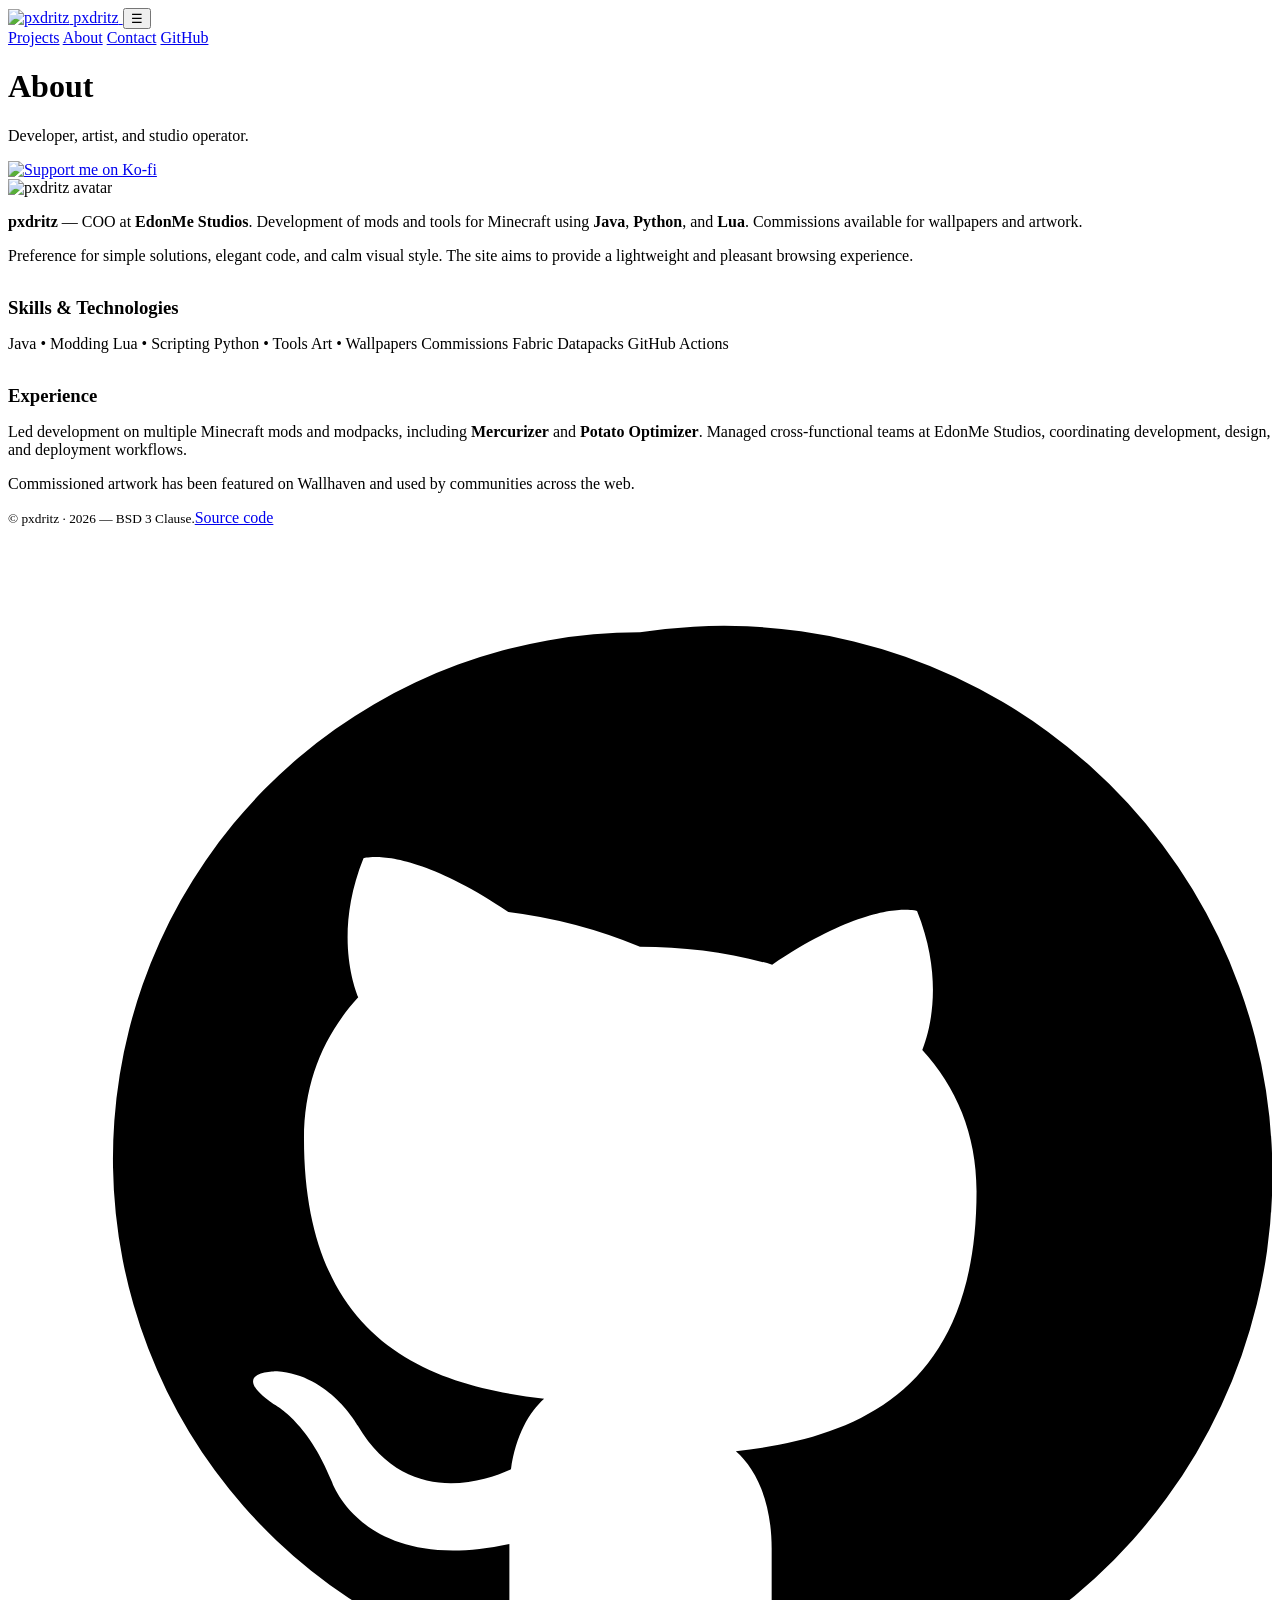
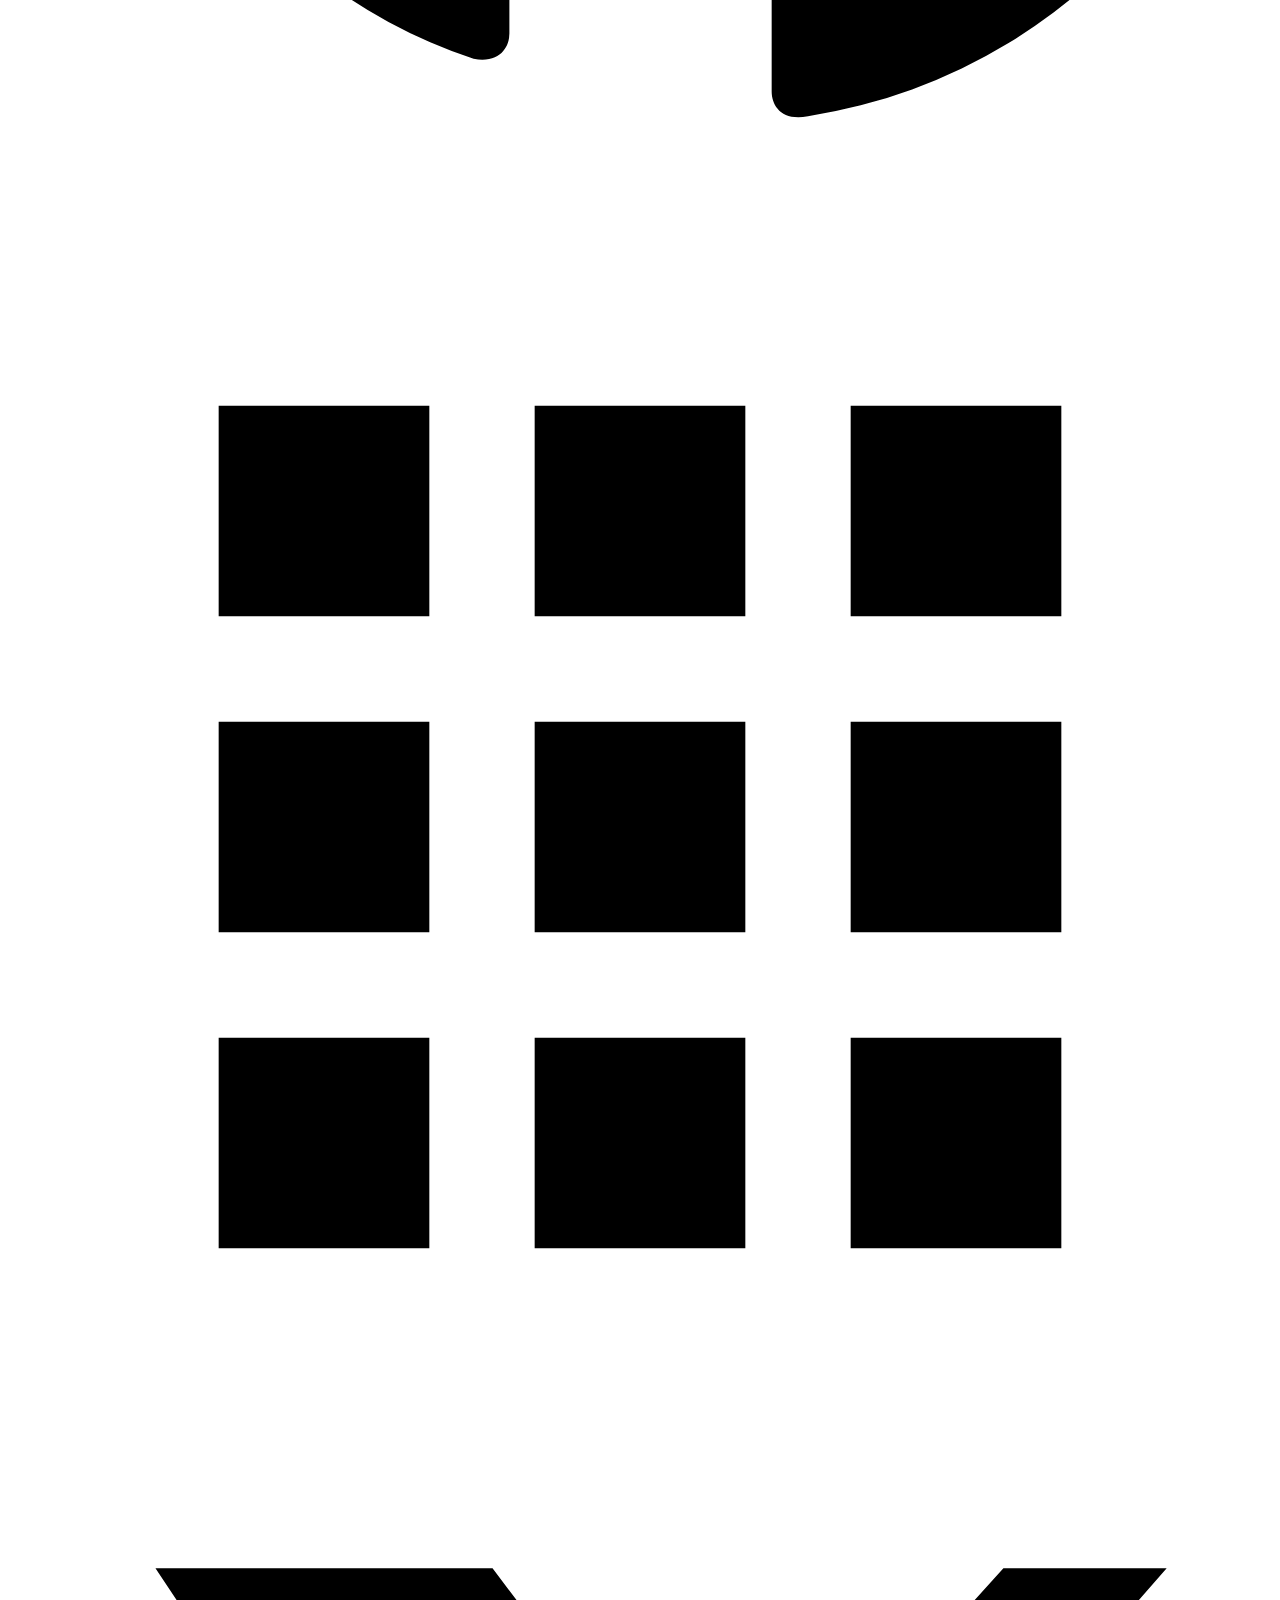
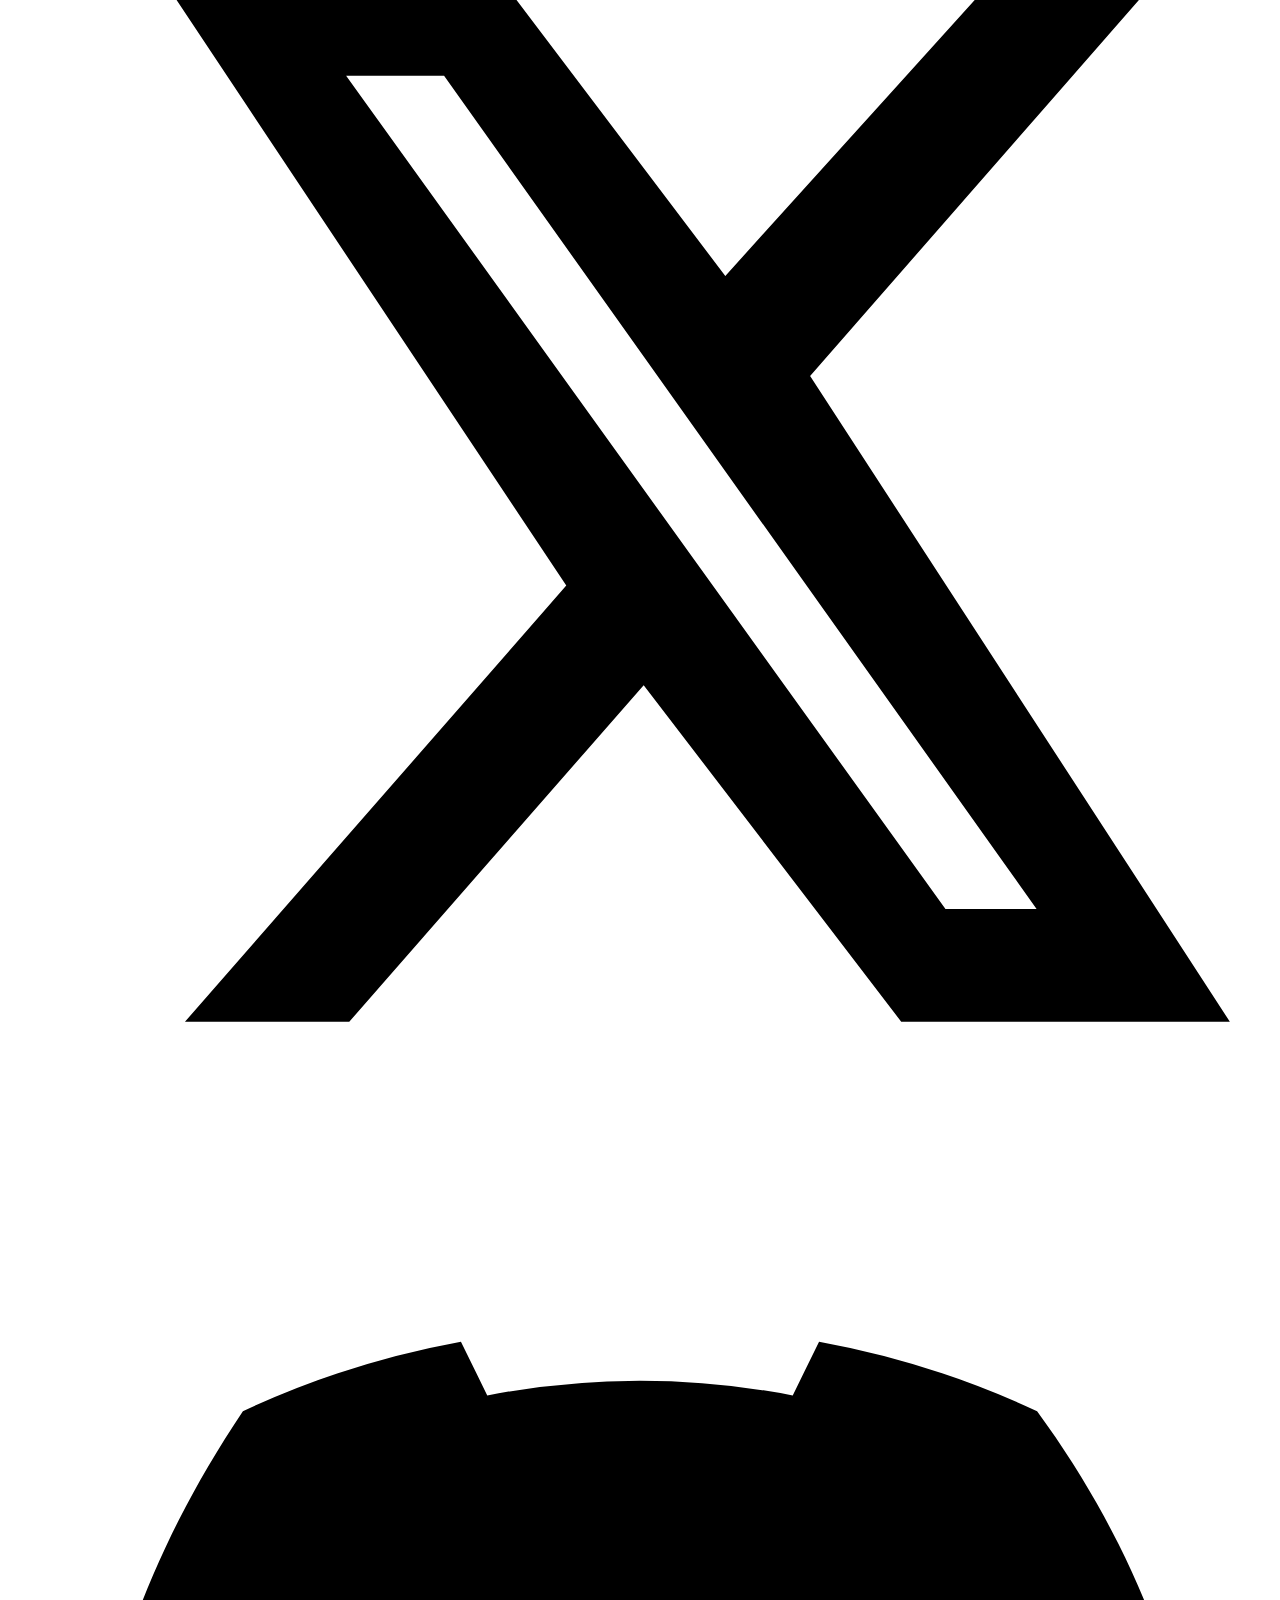
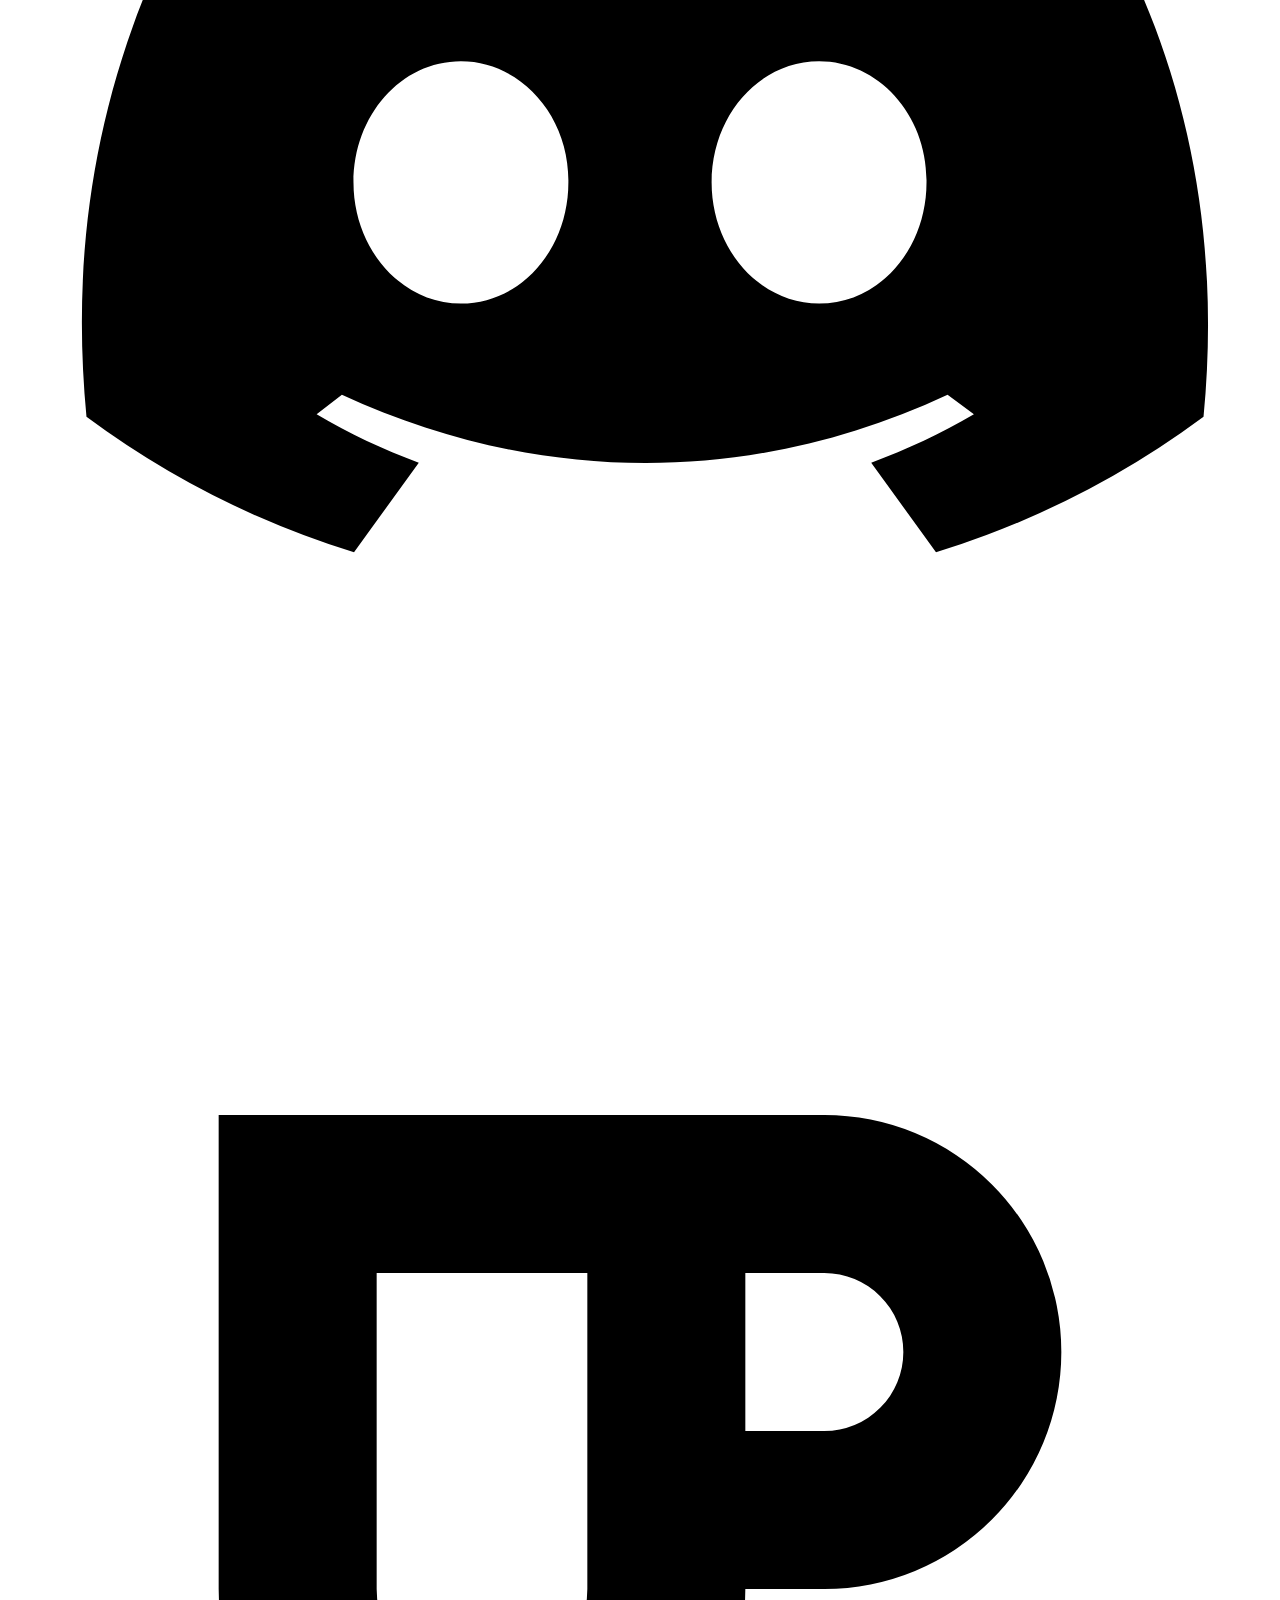
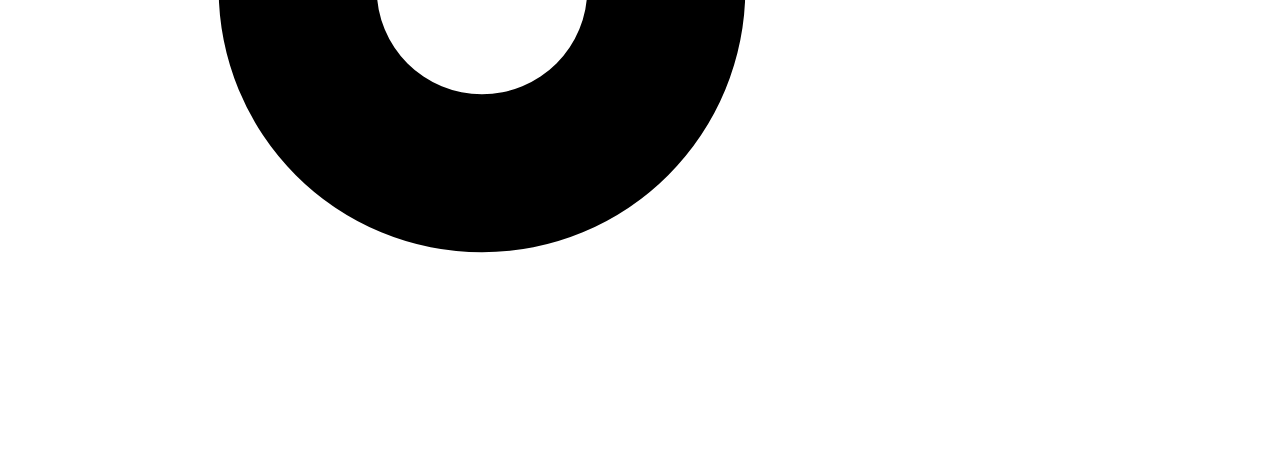
==== about/index.html @ 3c5b2813 "Add contact, gallery, and projects pages with navigation and footer" ====
<!DOCTYPE html>
<html lang="en">
<head>
  <meta charset="utf-8" />
  <meta name="viewport" content="width=device-width,initial-scale=1" />
  <title>About — pxdritz</title>
  <meta name="description" content="About pxdritz — developer, artist, and COO at EdonMe Studios." />

  <link rel="preconnect" href="https://fonts.googleapis.com">
  <link rel="preconnect" href="https://fonts.gstatic.com" crossorigin>
  <link href="https://fonts.googleapis.com/css2?family=Inter:wght@300;400;500;600;700&family=Merriweather:wght@300;700&display=swap" rel="stylesheet">

  <link rel="stylesheet" href="style.css">
  <link rel="icon" href="assets/oc-icon.png">
</head>
<body>
  <nav class="site-nav" aria-label="Main navigation">
    <div class="nav-inner">
      <div class="nav-island" role="navigation" aria-label="Navigation widget">
        <a class="nav-brand" href="/" aria-label="Home">
          <img src="assets/oc-icon.png" alt="pxdritz" width="28" height="28">
          <span>pxdritz</span>
        </a>

        <button id="nav-menu-btn" class="nav-menu-btn" aria-label="Toggle menu" aria-expanded="false">☰</button>

        <div id="nav-links" class="nav-links">
          <a href="projects.html" class="nav-link">Projects</a>
          <a href="about.html" class="nav-link">About</a>
          <a href="contact.html" class="nav-link">Contact</a>
          <a href="https://github.com/pxdritz" target="_blank" rel="noopener" class="nav-link nav-ghost">GitHub</a>
        </div>
      </div>
    </div>
  </nav>

  <header class="site-hero">
    <div class="hero-inner">
      <h1>About</h1>
      <p class="lead">Developer, artist, and studio operator.</p>
      <a class="support-banner" href="https://ko-fi.com/pxdritz1" target="_blank" rel="noopener" aria-label="Support pxdritz on Ko-fi">
        <img src="assets/image.png" alt="Support me on Ko-fi">
      </a>
    </div>
  </header>

  <main class="container">
    <section class="card">
      <div class="about-grid">
        <div class="about-avatar">
          <img src="assets/oc-icon.png" alt="pxdritz avatar">
        </div>
        <div class="about-body">
          <p><strong>pxdritz</strong> — COO at <strong>EdonMe Studios</strong>. Development of mods and tools for Minecraft using <strong>Java</strong>, <strong>Python</strong>, and <strong>Lua</strong>. Commissions available for wallpapers and artwork.</p>
          <p>Preference for simple solutions, elegant code, and calm visual style. The site aims to provide a lightweight and pleasant browsing experience.</p>

          <h3 style="margin-top: 2rem; margin-bottom: 1rem;">Skills & Technologies</h3>
          <div class="skills">
            <span class="skill-tag">Java • Modding</span>
            <span class="skill-tag">Lua • Scripting</span>
            <span class="skill-tag">Python • Tools</span>
            <span class="skill-tag">Art • Wallpapers</span>
            <span class="skill-tag">Commissions</span>
            <span class="skill-tag">Fabric</span>
            <span class="skill-tag">Datapacks</span>
            <span class="skill-tag">GitHub Actions</span>
          </div>

          <h3 style="margin-top: 2rem; margin-bottom: 1rem;">Experience</h3>
          <p>Led development on multiple Minecraft mods and modpacks, including <strong>Mercurizer</strong> and <strong>Potato Optimizer</strong>. Managed cross-functional teams at EdonMe Studios, coordinating development, design, and deployment workflows.</p>
          <p>Commissioned artwork has been featured on Wallhaven and used by communities across the web.</p>
        </div>
      </div>
    </section>
  </main>

  <footer class="site-footer" role="contentinfo">
    <div class="footer-inner">
      <div class="footer-copy"><small>© pxdritz · 2026 — BSD 3 Clause.</small><a href="https://github.com/pxdritz/pxdritz.github.io" target="_blank" rel="noopener">Source code</a></div>
      <nav class="footer-socials" aria-label="Social links"><a href="https://github.com/pxdritz" target="_blank" rel="noopener" aria-label="GitHub" title="GitHub"><svg viewBox="0 0 24 24" aria-hidden="true"><path d="M12 2a10 10 0 0 0-3.16 19.49c.5.09.68-.22.68-.48v-1.7c-2.78.6-3.37-1.18-3.37-1.18-.46-1.17-1.11-1.48-1.11-1.48-.91-.63.07-.62.07-.62 1 .07 1.53 1.03 1.53 1.03.9 1.53 2.34 1.09 2.91.83.09-.65.35-1.09.63-1.34-2.22-.25-4.56-1.11-4.56-4.94 0-1.09.39-1.98 1.03-2.68-.1-.25-.45-1.27.1-2.64 0 0 .84-.27 2.75 1.02A9.6 9.6 0 0 1 12 7.97c.85 0 1.71.11 2.51.34 1.91-1.29 2.75-1.02 2.75-1.02.55 1.37.2 2.39.1 2.64.64.7 1.03 1.59 1.03 2.68 0 3.84-2.34 4.69-4.57 4.94.36.31.68.92.68 1.85v2.71c0 .26.18.57.69.47A10 10 0 0 0 12 2Z"/></svg></a><a href="https://modrinth.com/user/pxotitas" target="_blank" rel="noopener" aria-label="Modrinth" title="Modrinth"><svg viewBox="0 0 24 24" aria-hidden="true"><path d="M4 4h4v4H4V4Zm6 0h4v4h-4V4Zm6 0h4v4h-4V4ZM4 10h4v4H4v-4Zm6 0h4v4h-4v-4Zm6 0h4v4h-4v-4ZM4 16h4v4H4v-4Zm6 0h4v4h-4v-4Zm6 0h4v4h-4v-4Z"/></svg></a><a href="https://twitter.com/pxdritz" target="_blank" rel="noopener" aria-label="Twitter" title="Twitter"><svg viewBox="0 0 24 24" aria-hidden="true"><path d="M18.9 2H22l-6.77 7.74L23.2 22h-6.24l-4.89-6.39L6.48 22H3.36l7.24-8.28L2.8 2h6.4l4.42 5.84L18.9 2Zm-1.1 17.86h1.73L8.28 4.04H6.42L17.8 19.86Z"/></svg></a><a href="https://discord.com/users/pxotitas" target="_blank" rel="noopener" aria-label="Discord" title="Discord"><svg viewBox="0 0 24 24" aria-hidden="true"><path d="M19.54 5.32A16.9 16.9 0 0 0 15.4 4l-.5 1.02a15.4 15.4 0 0 0-5.8 0L8.6 4a16.9 16.9 0 0 0-4.14 1.32C1.84 9.23 1.13 13.05 1.49 16.82a16.8 16.8 0 0 0 5.08 2.57l1.23-1.7c-.68-.25-1.33-.56-1.94-.92l.48-.37c3.74 1.73 7.8 1.73 11.5 0l.5.37c-.62.36-1.27.67-1.95.92l1.23 1.7a16.8 16.8 0 0 0 5.08-2.57c.42-4.37-.72-8.16-3.16-11.5ZM8.6 14.67c-1.12 0-2.04-1.03-2.04-2.3s.9-2.3 2.04-2.3c1.13 0 2.06 1.03 2.04 2.3 0 1.27-.9 2.3-2.04 2.3Zm6.8 0c-1.12 0-2.04-1.03-2.04-2.3s.9-2.3 2.04-2.3c1.13 0 2.06 1.03 2.04 2.3 0 1.27-.9 2.3-2.04 2.3Z"/></svg></a><a href="https://ko-fi.com/pxdritz1" target="_blank" rel="noopener" aria-label="Ko-fi" title="Ko-fi"><svg viewBox="0 0 24 24" aria-hidden="true"><path d="M4 6h11.5A4.5 4.5 0 0 1 20 10.5 4.5 4.5 0 0 1 15.5 15H14a5 5 0 0 1-10 0V6Zm3 3v6a2 2 0 0 0 4 0V9H7Zm8.5 3a1.5 1.5 0 0 0 0-3H14v3h1.5Z"/></svg></a></nav>
    </div>
  </footer>

  <script src="main.js"></script>
</body>
</html>
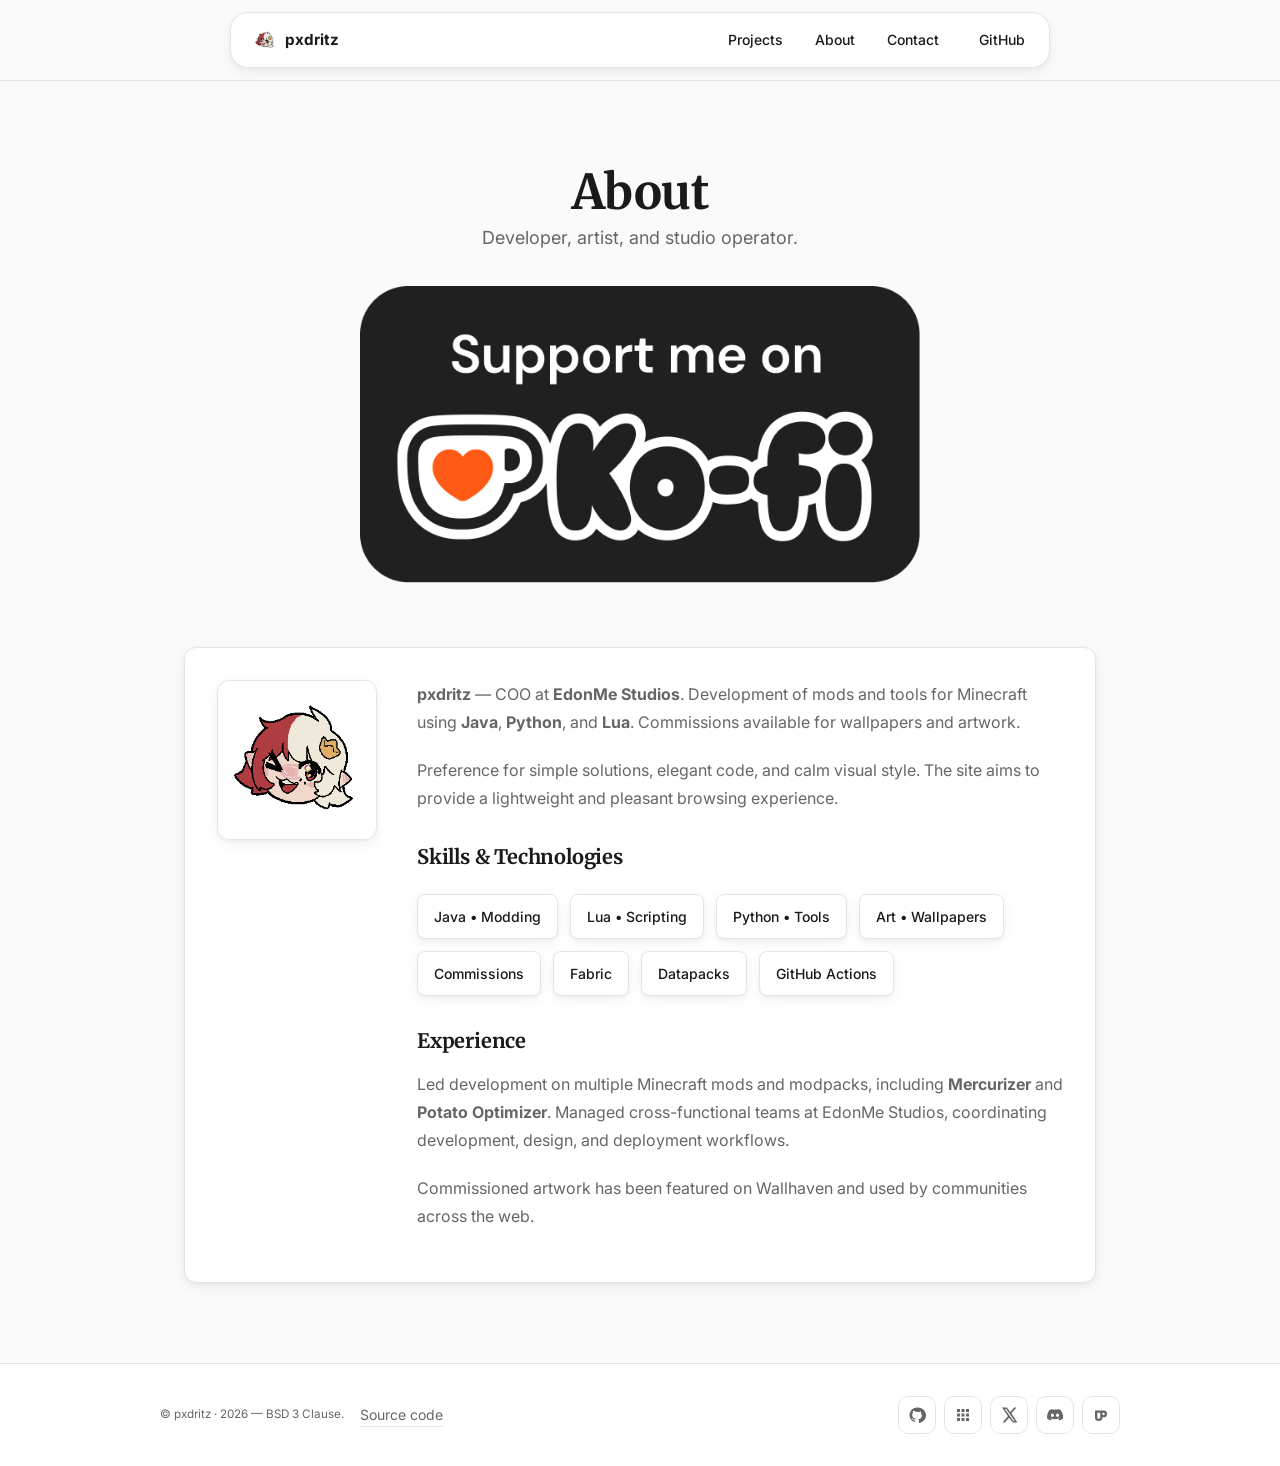
==== commit 310ddf5f: "Atualizar caminhos de arquivos para garantir a consistência nas referências de estilo e ícones em to" ====
--- a/about/index.html
+++ b/about/index.html
@@ -10,24 +10,24 @@
   <link rel="preconnect" href="https://fonts.gstatic.com" crossorigin>
   <link href="https://fonts.googleapis.com/css2?family=Inter:wght@300;400;500;600;700&family=Merriweather:wght@300;700&display=swap" rel="stylesheet">
 
-  <link rel="stylesheet" href="style.css">
-  <link rel="icon" href="assets/oc-icon.png">
+  <link rel="stylesheet" href="../style.css">
+  <link rel="icon" href="../assets/oc-icon.png">
 </head>
 <body>
   <nav class="site-nav" aria-label="Main navigation">
     <div class="nav-inner">
       <div class="nav-island" role="navigation" aria-label="Navigation widget">
         <a class="nav-brand" href="/" aria-label="Home">
-          <img src="assets/oc-icon.png" alt="pxdritz" width="28" height="28">
+          <img src="../assets/oc-icon.png" alt="pxdritz" width="28" height="28">
           <span>pxdritz</span>
         </a>
 
         <button id="nav-menu-btn" class="nav-menu-btn" aria-label="Toggle menu" aria-expanded="false">☰</button>
 
         <div id="nav-links" class="nav-links">
-          <a href="projects.html" class="nav-link">Projects</a>
-          <a href="about.html" class="nav-link">About</a>
-          <a href="contact.html" class="nav-link">Contact</a>
+          <a href="../projects/" class="nav-link">Projects</a>
+          <a href="../about/" class="nav-link">About</a>
+          <a href="../contact/" class="nav-link">Contact</a>
           <a href="https://github.com/pxdritz" target="_blank" rel="noopener" class="nav-link nav-ghost">GitHub</a>
         </div>
       </div>
@@ -39,7 +39,7 @@
       <h1>About</h1>
       <p class="lead">Developer, artist, and studio operator.</p>
       <a class="support-banner" href="https://ko-fi.com/pxdritz1" target="_blank" rel="noopener" aria-label="Support pxdritz on Ko-fi">
-        <img src="assets/image.png" alt="Support me on Ko-fi">
+        <img src="../assets/image.png" alt="Support me on Ko-fi">
       </a>
     </div>
   </header>
@@ -48,7 +48,7 @@
     <section class="card">
       <div class="about-grid">
         <div class="about-avatar">
-          <img src="assets/oc-icon.png" alt="pxdritz avatar">
+          <img src="../assets/oc-icon.png" alt="pxdritz avatar">
         </div>
         <div class="about-body">
           <p><strong>pxdritz</strong> — COO at <strong>EdonMe Studios</strong>. Development of mods and tools for Minecraft using <strong>Java</strong>, <strong>Python</strong>, and <strong>Lua</strong>. Commissions available for wallpapers and artwork.</p>
@@ -81,6 +81,6 @@
     </div>
   </footer>
 
-  <script src="main.js"></script>
+  <script src="../main.js"></script>
 </body>
 </html>
--- a/style.css
+++ b/style.css
@@ -0,0 +1,920 @@
+:root {
+  --text: #1a1a1a;
+  --text-secondary: #666;
+  --bg: #fafafa;
+  --bg-elevated: #ffffff;
+  --border: #e5e5e5;
+  --accent: #3b82f6;
+  --accent-hover: #2563eb;
+  --radius: 12px;
+  --radius-sm: 8px;
+  --shadow: 0 1px 3px rgba(0,0,0,0.04), 0 4px 12px rgba(0,0,0,0.06);
+  --shadow-lg: 0 4px 6px rgba(0,0,0,0.02), 0 12px 24px rgba(0,0,0,0.08);
+  --transition: 0.2s cubic-bezier(0.4, 0, 0.2, 1);
+}
+
+@media (prefers-color-scheme: dark) {
+  :root {
+    --text: #f0f0f0;
+    --text-secondary: #a0a0a0;
+    --bg: #0a0a0a;
+    --bg-elevated: #141414;
+    --border: #2a2a2a;
+    --accent: #60a5fa;
+    --accent-hover: #3b82f6;
+    --shadow: 0 1px 3px rgba(0,0,0,0.2), 0 4px 12px rgba(0,0,0,0.3);
+    --shadow-lg: 0 4px 6px rgba(0,0,0,0.2), 0 12px 24px rgba(0,0,0,0.4);
+  }
+}
+
+* {
+  margin: 0;
+  padding: 0;
+  box-sizing: border-box;
+}
+
+html {
+  scroll-behavior: smooth;
+  -webkit-font-smoothing: antialiased;
+  -moz-osx-font-smoothing: grayscale;
+}
+
+body {
+  font-family: 'Inter', -apple-system, BlinkMacSystemFont, 'Segoe UI', sans-serif;
+  background-color: var(--bg);
+  color: var(--text);
+  line-height: 1.65;
+  transition: background-color 0.3s ease, color 0.3s ease;
+  min-height: 100vh;
+  display: flex;
+  flex-direction: column;
+}
+
+
+::-webkit-scrollbar {
+  width: 8px;
+}
+::-webkit-scrollbar-track {
+  background: transparent;
+}
+::-webkit-scrollbar-thumb {
+  background: var(--border);
+  border-radius: 4px;
+}
+::-webkit-scrollbar-thumb:hover {
+  background: var(--text-secondary);
+}
+
+
+h1, h2, h3, h4 {
+  font-family: 'Merriweather', Georgia, serif;
+  font-weight: 700;
+  line-height: 1.3;
+  letter-spacing: -0.01em;
+}
+
+h1 { font-size: clamp(2rem, 5vw, 3rem); }
+h2 { font-size: clamp(1.5rem, 3vw, 2rem); }
+h3 { font-size: 1.25rem; }
+
+p {
+  margin-bottom: 1rem;
+  color: var(--text-secondary);
+}
+
+a {
+  color: var(--text);
+  text-decoration: none;
+  transition: color var(--transition);
+}
+
+a:hover {
+  color: var(--accent);
+}
+
+
+.site-nav {
+  position: sticky;
+  top: 0;
+  z-index: 1000;
+  background: rgba(250, 250, 250, 0.7);
+  backdrop-filter: blur(20px) saturate(180%);
+  -webkit-backdrop-filter: blur(20px) saturate(180%);
+  border-bottom: 1px solid var(--border);
+  padding: 0.75rem 0;
+  transition: background-color 0.3s ease, border-color 0.3s ease;
+}
+
+@media (prefers-color-scheme: dark) {
+  .site-nav {
+    background: rgba(10, 10, 10, 0.7);
+  }
+}
+
+.nav-inner {
+  display: flex;
+  justify-content: center;
+  width: 100%;
+  padding: 0 1rem;
+}
+
+.nav-island {
+  display: flex;
+  align-items: center;
+  gap: 0.25rem;
+  background: var(--bg-elevated);
+  border: 1px solid var(--border);
+  border-radius: 18px;
+  padding: 0.4rem 0.6rem;
+  max-width: 820px;
+  width: 100%;
+  min-height: 52px;
+  position: relative;
+  box-shadow: var(--shadow);
+  transition: box-shadow var(--transition), border-color var(--transition);
+}
+
+.nav-brand {
+  display: flex;
+  align-items: center;
+  gap: 0.5rem;
+  font-weight: 700;
+  font-size: 0.95rem;
+  color: var(--text);
+  padding: 0.5rem 0.75rem;
+  border-radius: 12px;
+  transition: background-color var(--transition);
+}
+
+.nav-brand:hover {
+  background: var(--border);
+  color: var(--text);
+}
+
+.nav-brand img {
+  width: 24px;
+  height: 24px;
+  border-radius: 6px;
+}
+
+.nav-links {
+  display: flex;
+  align-items: center;
+  gap: 0.25rem;
+  margin-left: auto;
+}
+
+.nav-link {
+  font-size: 0.875rem;
+  font-weight: 500;
+  padding: 0.5rem 0.875rem;
+  border-radius: 10px;
+  transition: background-color var(--transition), color var(--transition);
+  position: relative;
+}
+
+.nav-link:hover {
+  background: var(--border);
+  color: var(--text);
+}
+
+.nav-link.active {
+  background: var(--text);
+  color: var(--bg);
+}
+
+.nav-ghost {
+  margin-left: 0.5rem;
+}
+
+.nav-menu-btn {
+  display: none;
+  background: none;
+  border: none;
+  color: var(--text);
+  font-size: 1.5rem;
+  cursor: pointer;
+  padding: 0.25rem;
+  line-height: 1;
+}
+
+
+.site-hero {
+  padding: 5rem 1rem 4rem;
+  text-align: center;
+  position: relative;
+  overflow: hidden;
+}
+
+.hero-inner {
+  max-width: 680px;
+  margin: 0 auto;
+  position: relative;
+  z-index: 1;
+}
+
+.support-banner {
+  display: block;
+  width: min(100%, 560px);
+  margin: 2rem auto 0;
+  border-radius: var(--radius);
+  overflow: hidden;
+  transition: transform var(--transition), box-shadow var(--transition);
+}
+
+.support-banner:hover {
+  transform: translateY(-2px);
+  box-shadow: var(--shadow-lg);
+}
+
+.support-banner img {
+  display: block;
+  width: 100%;
+  height: auto;
+}
+
+.avatar {
+  width: 100px;
+  height: 100px;
+  border-radius: 50%;
+  margin-bottom: 1.5rem;
+  border: 3px solid var(--bg-elevated);
+  box-shadow: var(--shadow-lg);
+  transition: transform var(--transition), box-shadow var(--transition);
+}
+
+.avatar:hover {
+  transform: scale(1.05);
+  box-shadow: 0 8px 24px rgba(0,0,0,0.12);
+}
+
+.hero-text h1 {
+  font-size: clamp(2rem, 5vw, 3rem);
+  margin-bottom: 0.75rem;
+  background: linear-gradient(135deg, var(--text), var(--text-secondary));
+  -webkit-background-clip: text;
+  -webkit-text-fill-color: transparent;
+  background-clip: text;
+}
+
+.lead {
+  font-size: 1.125rem;
+  color: var(--text-secondary);
+  margin-bottom: 2rem;
+  line-height: 1.7;
+  max-width: 520px;
+  margin-left: auto;
+  margin-right: auto;
+}
+
+.hero-cta {
+  display: flex;
+  gap: 0.75rem;
+  justify-content: center;
+  flex-wrap: wrap;
+}
+
+
+.btn {
+  display: inline-flex;
+  align-items: center;
+  justify-content: center;
+  gap: 0.5rem;
+  padding: 0.75rem 1.5rem;
+  background: var(--text);
+  color: var(--bg);
+  border: none;
+  border-radius: var(--radius-sm);
+  cursor: pointer;
+  font-weight: 600;
+  font-size: 0.9375rem;
+  transition: all var(--transition);
+  box-shadow: 0 1px 2px rgba(0,0,0,0.05);
+}
+
+.btn:hover {
+  transform: translateY(-1px);
+  box-shadow: var(--shadow-lg);
+  color: var(--bg);
+}
+
+.btn-ghost {
+  background: transparent;
+  color: var(--text);
+  border: 1px solid var(--border);
+  box-shadow: none;
+}
+
+.btn-ghost:hover {
+  background: var(--bg-elevated);
+  border-color: var(--text);
+  box-shadow: var(--shadow);
+}
+
+
+.container {
+  max-width: 960px;
+  margin: 0 auto;
+  padding: 0 1.5rem 3rem;
+  flex: 1;
+}
+
+
+.card {
+  background: var(--bg-elevated);
+  border: 1px solid var(--border);
+  border-radius: var(--radius);
+  padding: 2rem;
+  margin-bottom: 2rem;
+  box-shadow: var(--shadow);
+  transition: box-shadow var(--transition), border-color var(--transition);
+}
+
+.card:hover {
+  box-shadow: var(--shadow-lg);
+}
+
+.card-header {
+  display: flex;
+  align-items: center;
+  justify-content: space-between;
+  margin-bottom: 1.5rem;
+}
+
+.card h2 {
+  margin-bottom: 0;
+}
+
+
+.gallery {
+  display: grid;
+  grid-template-columns: repeat(auto-fill, minmax(220px, 1fr));
+  gap: 1.5rem;
+  margin-top: 1.5rem;
+}
+
+.frame {
+  position: relative;
+  aspect-ratio: 9/16;
+  border: none;
+  border-radius: var(--radius-sm);
+  overflow: hidden;
+  cursor: pointer;
+  background: var(--border);
+  transition: transform var(--transition), box-shadow var(--transition);
+  padding: 0;
+  width: 100%;
+}
+
+.frame:hover {
+  transform: translateY(-4px) scale(1.01);
+  box-shadow: var(--shadow-lg);
+}
+
+.frame img {
+  width: 100%;
+  height: 100%;
+  object-fit: cover;
+  display: block;
+  transition: transform 0.4s ease;
+}
+
+.frame:hover img {
+  transform: scale(1.05);
+}
+
+.caption {
+  position: absolute;
+  bottom: 0;
+  left: 0;
+  right: 0;
+  background: linear-gradient(to top, rgba(0,0,0,0.75), transparent);
+  color: white;
+  padding: 2rem 1rem 1rem;
+  font-size: 0.875rem;
+  font-weight: 600;
+  opacity: 0;
+  transform: translateY(0.5rem);
+  transition: opacity var(--transition), transform var(--transition);
+}
+
+.frame:hover .caption {
+  opacity: 1;
+  transform: translateY(0);
+}
+
+
+.lightbox {
+  position: fixed;
+  inset: 0;
+  background: rgba(0, 0, 0, 0);
+  display: flex;
+  align-items: center;
+  justify-content: center;
+  z-index: 2000;
+  opacity: 0;
+  pointer-events: none;
+  transition: opacity 0.3s ease, background 0.3s ease;
+  backdrop-filter: blur(0px);
+}
+
+.lightbox.open {
+  background: rgba(0, 0, 0, 0.92);
+  opacity: 1;
+  pointer-events: auto;
+  backdrop-filter: blur(8px);
+}
+
+.lightbox-img {
+  max-width: 90vw;
+  max-height: 85vh;
+  object-fit: contain;
+  border-radius: var(--radius-sm);
+  transform: scale(0.95);
+  transition: transform 0.3s ease;
+}
+
+.lightbox.open .lightbox-img {
+  transform: scale(1);
+}
+
+.lightbox-close {
+  position: absolute;
+  top: 1.5rem;
+  right: 1.5rem;
+  background: rgba(255,255,255,0.1);
+  border: 1px solid rgba(255,255,255,0.2);
+  color: white;
+  font-size: 1.5rem;
+  cursor: pointer;
+  width: 44px;
+  height: 44px;
+  border-radius: 50%;
+  display: flex;
+  align-items: center;
+  justify-content: center;
+  opacity: 0.8;
+  transition: all var(--transition);
+  backdrop-filter: blur(4px);
+}
+
+.lightbox-close:hover {
+  opacity: 1;
+  background: rgba(255,255,255,0.2);
+  transform: rotate(90deg);
+}
+
+
+.projects {
+  display: grid;
+  grid-template-columns: repeat(auto-fit, minmax(300px, 1fr));
+  gap: 1.5rem;
+  margin-top: 1.5rem;
+}
+
+.project {
+  padding: 1.75rem;
+  border: 1px solid var(--border);
+  border-radius: var(--radius);
+  background: var(--bg-elevated);
+  transition: all var(--transition);
+  display: flex;
+  flex-direction: column;
+  gap: 0.75rem;
+}
+
+.project:hover {
+  transform: translateY(-2px);
+  box-shadow: var(--shadow-lg);
+  border-color: var(--text-secondary);
+}
+
+.project-icon {
+  width: 48px;
+  height: 48px;
+  border-radius: var(--radius-sm);
+  object-fit: cover;
+  background: var(--border);
+}
+
+.project h3 {
+  font-size: 1.125rem;
+  margin-bottom: 0;
+  display: flex;
+  align-items: center;
+  gap: 0.75rem;
+}
+
+.project p {
+  font-size: 0.9375rem;
+  margin-bottom: 0;
+  flex: 1;
+  display: -webkit-box;
+  -webkit-line-clamp: 3;
+  -webkit-box-orient: vertical;
+  overflow: hidden;
+}
+
+.project-meta {
+  display: flex;
+  flex-wrap: wrap;
+  gap: 0.5rem;
+  margin-top: 0.5rem;
+}
+
+.tag {
+  display: inline-flex;
+  align-items: center;
+  padding: 0.25rem 0.75rem;
+  background: var(--border);
+  border-radius: 50px;
+  font-size: 0.75rem;
+  font-weight: 500;
+  color: var(--text-secondary);
+  text-transform: uppercase;
+  letter-spacing: 0.03em;
+}
+
+.tag.modrinth {
+  background: rgba(0, 180, 216, 0.1);
+  color: #00b4d8;
+}
+
+@media (prefers-color-scheme: dark) {
+  .tag.modrinth {
+    background: rgba(0, 180, 216, 0.15);
+    color: #00d4ff;
+  }
+}
+
+.link {
+  display: inline-flex;
+  align-items: center;
+  gap: 0.25rem;
+  font-weight: 600;
+  font-size: 0.875rem;
+  border-bottom: 1px solid transparent;
+  transition: border-color var(--transition);
+  align-self: flex-start;
+  margin-top: 0.5rem;
+}
+
+.link:hover {
+  border-bottom-color: var(--accent);
+  color: var(--accent);
+}
+
+
+.about-grid {
+  display: grid;
+  grid-template-columns: 160px 1fr;
+  gap: 2.5rem;
+  align-items: start;
+}
+
+.about-avatar img {
+  width: 160px;
+  height: 160px;
+  border-radius: var(--radius);
+  border: 1px solid var(--border);
+  box-shadow: var(--shadow);
+  transition: transform var(--transition);
+}
+
+.about-avatar img:hover {
+  transform: scale(1.02);
+}
+
+.about-body p {
+  margin-bottom: 1.25rem;
+  line-height: 1.75;
+}
+
+.skills {
+  display: flex;
+  flex-wrap: wrap;
+  gap: 0.75rem;
+  margin-top: 1.5rem;
+}
+
+.skill-tag {
+  padding: 0.625rem 1rem;
+  background: var(--bg-elevated);
+  border: 1px solid var(--border);
+  border-radius: var(--radius-sm);
+  font-size: 0.875rem;
+  font-weight: 500;
+  transition: all var(--transition);
+  box-shadow: var(--shadow);
+}
+
+.skill-tag:hover {
+  border-color: var(--accent);
+  transform: translateY(-1px);
+  box-shadow: var(--shadow-lg);
+}
+
+
+.contact-grid {
+  display: grid;
+  grid-template-columns: repeat(auto-fit, minmax(250px, 1fr));
+  gap: 1.5rem;
+  margin-top: 1.5rem;
+}
+
+.contact-card {
+  padding: 1.5rem;
+  border: 1px solid var(--border);
+  border-radius: var(--radius);
+  background: var(--bg-elevated);
+  transition: all var(--transition);
+  display: flex;
+  align-items: center;
+  gap: 1rem;
+}
+
+.contact-card:hover {
+  transform: translateY(-2px);
+  box-shadow: var(--shadow-lg);
+  border-color: var(--text-secondary);
+}
+
+.contact-icon {
+  width: 40px;
+  height: 40px;
+  border-radius: 50%;
+  background: var(--border);
+  display: flex;
+  align-items: center;
+  justify-content: center;
+  font-size: 1.25rem;
+  flex-shrink: 0;
+}
+
+.contact-icon svg {
+  width: 21px;
+  height: 21px;
+  fill: currentColor;
+}
+
+.contact-info strong {
+  display: block;
+  font-size: 0.875rem;
+  margin-bottom: 0.25rem;
+}
+
+.contact-info a, .contact-info span {
+  font-size: 0.9375rem;
+  color: var(--text-secondary);
+}
+
+
+.site-footer {
+  padding: 2rem 1rem;
+  color: var(--text-secondary);
+  font-size: 0.875rem;
+  border-top: 1px solid var(--border);
+  margin-top: auto;
+  background: var(--bg-elevated);
+}
+
+.footer-inner {
+  width: min(100%, 960px);
+  margin: 0 auto;
+  display: flex;
+  align-items: center;
+  justify-content: space-between;
+  gap: 2rem;
+}
+
+.footer-copy {
+  display: flex;
+  align-items: center;
+  gap: 1rem;
+  text-align: left;
+}
+
+.footer-copy a {
+  border-bottom: 0;
+}
+
+.footer-socials {
+  display: flex;
+  align-items: center;
+  gap: 0.5rem;
+}
+
+.footer-socials a {
+  width: 38px;
+  height: 38px;
+  display: inline-flex;
+  align-items: center;
+  justify-content: center;
+  border: 1px solid var(--border);
+  border-radius: 10px;
+  color: var(--text-secondary);
+  transition: color var(--transition), background-color var(--transition), border-color var(--transition), transform var(--transition);
+}
+
+.footer-socials a:hover {
+  color: var(--text);
+  background: var(--bg);
+  border-color: var(--text-secondary);
+  transform: translateY(-2px);
+}
+
+.footer-socials svg {
+  width: 18px;
+  height: 18px;
+  fill: currentColor;
+}
+
+.site-footer a {
+  color: var(--text-secondary);
+  border-bottom: 1px solid var(--border);
+  transition: all var(--transition);
+}
+
+.site-footer a:hover {
+  color: var(--accent);
+  border-bottom-color: var(--accent);
+}
+
+
+.skeleton {
+  background: linear-gradient(90deg, var(--border) 25%, transparent 50%, var(--border) 75%);
+  background-size: 200% 100%;
+  animation: shimmer 1.5s infinite;
+  border-radius: var(--radius-sm);
+}
+
+@keyframes shimmer {
+  0% { background-position: 200% 0; }
+  100% { background-position: -200% 0; }
+}
+
+
+.muted {
+  color: var(--text-secondary);
+  font-size: 0.9375rem;
+}
+
+.text-center {
+  text-align: center;
+}
+
+.mb-0 { margin-bottom: 0; }
+
+
+@media (max-width: 768px) {
+  .nav-links {
+    display: none;
+    position: absolute;
+    top: 100%;
+    left: -1px;
+    right: -1px;
+    background: var(--bg-elevated);
+    border-bottom: 1px solid var(--border);
+    padding: 1rem;
+    flex-direction: column;
+    gap: 0.5rem;
+    border-radius: 0 0 var(--radius) var(--radius);
+    box-shadow: var(--shadow-lg);
+  }
+
+  .nav-links.open {
+    display: flex;
+  }
+
+  .nav-link {
+    width: 100%;
+    text-align: center;
+    padding: 0.75rem;
+  }
+
+  .nav-menu-btn {
+    display: block;
+  }
+
+  .nav-island {
+    border-radius: 14px;
+  }
+
+  .footer-inner,
+  .footer-copy {
+    flex-direction: column;
+  }
+
+  .footer-inner {
+    gap: 1.25rem;
+  }
+
+  .footer-copy {
+    gap: 0.35rem;
+    text-align: center;
+  }
+
+  .nav-ghost {
+    margin-left: 0;
+  }
+
+  .about-grid {
+    grid-template-columns: 1fr;
+    text-align: center;
+  }
+
+  .about-avatar {
+    display: flex;
+    justify-content: center;
+  }
+
+  .skills {
+    justify-content: center;
+  }
+
+  .gallery {
+    grid-template-columns: repeat(auto-fill, minmax(160px, 1fr));
+    gap: 1rem;
+  }
+
+  .projects {
+    grid-template-columns: 1fr;
+  }
+
+  .site-hero {
+    padding: 3rem 1rem 2.5rem;
+  }
+
+  .container {
+    padding: 0 1rem 2rem;
+  }
+
+  .card {
+    padding: 1.5rem;
+  }
+}
+
+
+@keyframes fadeIn {
+  from { opacity: 0; transform: translateY(10px); }
+  to { opacity: 1; transform: translateY(0); }
+}
+
+.animate-in {
+  animation: fadeIn 0.5s ease forwards;
+}
+
+
+.modrinth-card {
+  position: relative;
+  overflow: hidden;
+}
+
+.modrinth-card::before {
+  content: '';
+  position: absolute;
+  top: 0;
+  left: 0;
+  right: 0;
+  height: 4px;
+  background: linear-gradient(90deg, #00b4d8, #0077b6);
+  opacity: 0;
+  transition: opacity var(--transition);
+}
+
+.modrinth-card:hover::before {
+  opacity: 1;
+}
+
+
+section {
+  scroll-margin-top: 5rem;
+}
+
+
+a:focus-visible,
+button:focus-visible {
+  outline: 2px solid var(--accent);
+  outline-offset: 2px;
+}
+
+
+@media print {
+  .site-nav,
+  .site-footer,
+  .lightbox,
+  .nav-menu-btn {
+    display: none;
+  }
+
+  body {
+    background: white;
+    color: black;
+  }
+
+  .card {
+    box-shadow: none;
+    border: 1px solid #ddd;
+    break-inside: avoid;
+  }
+}
